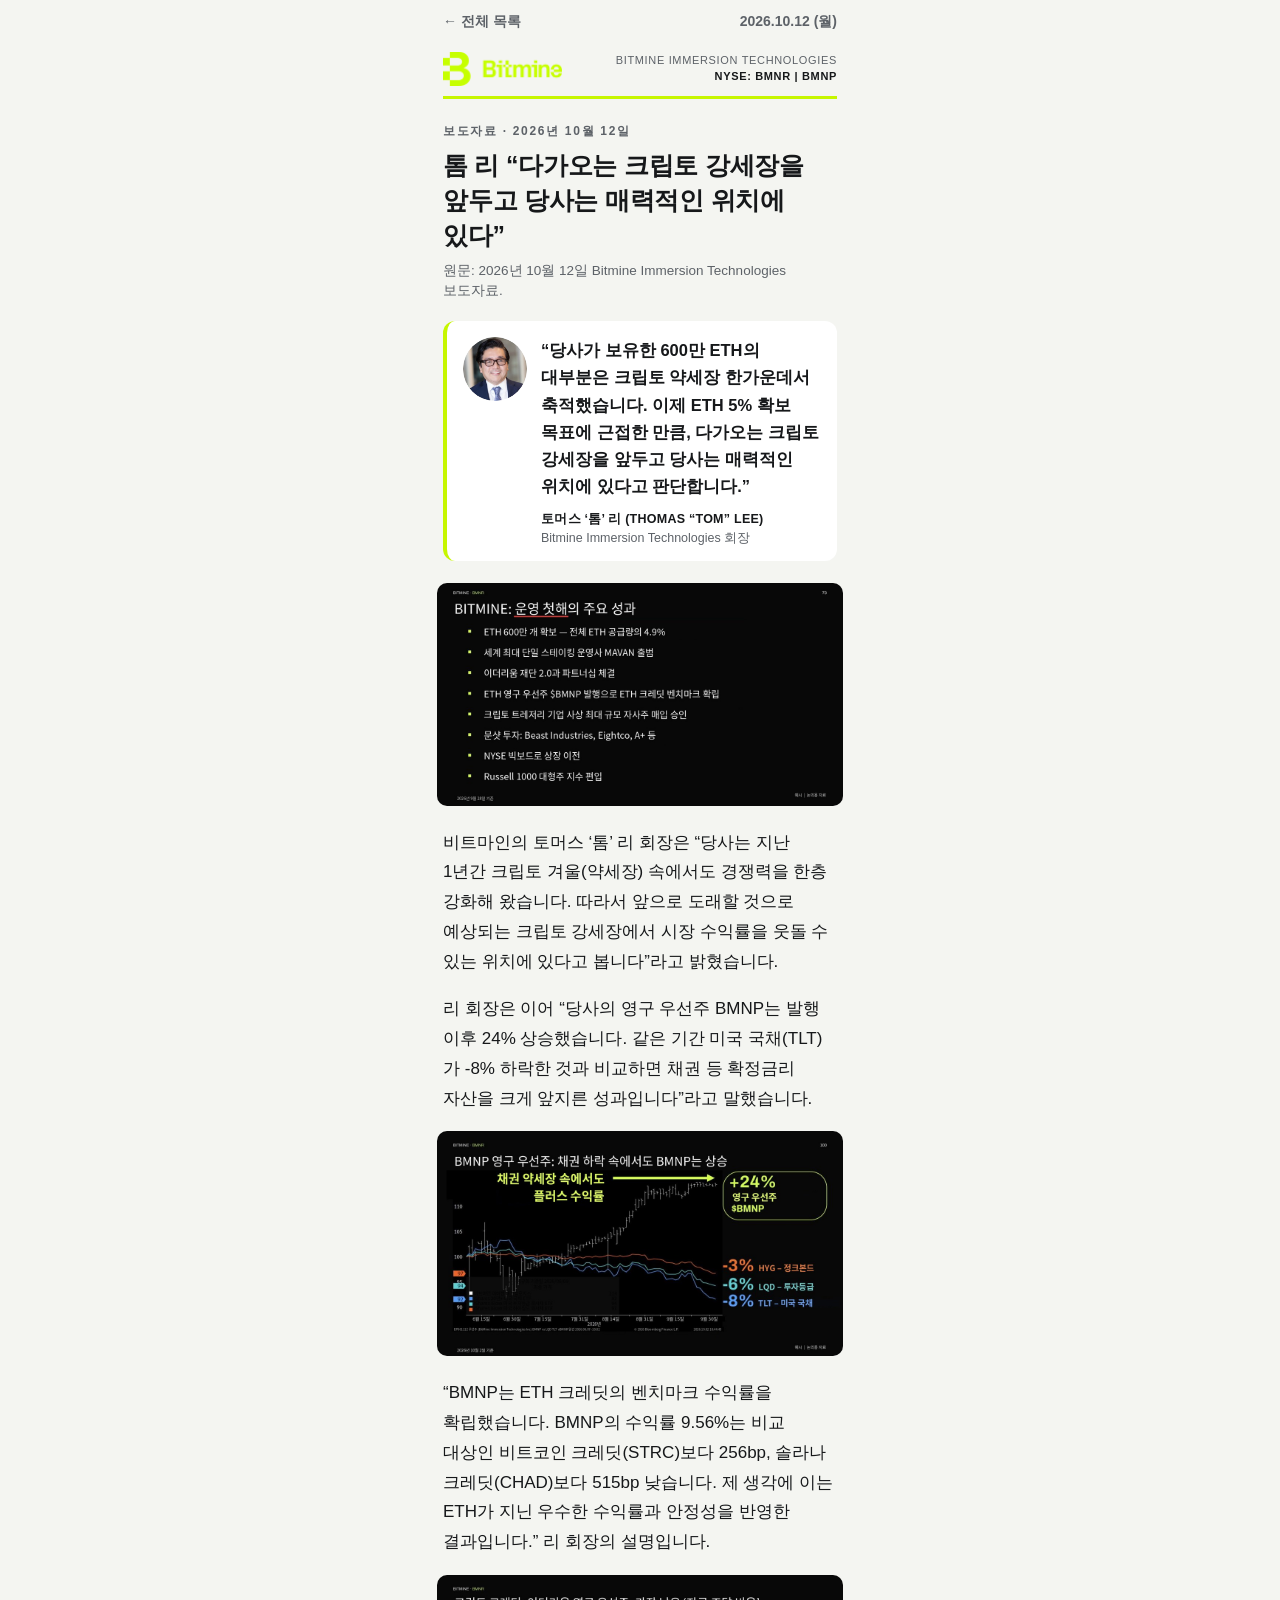
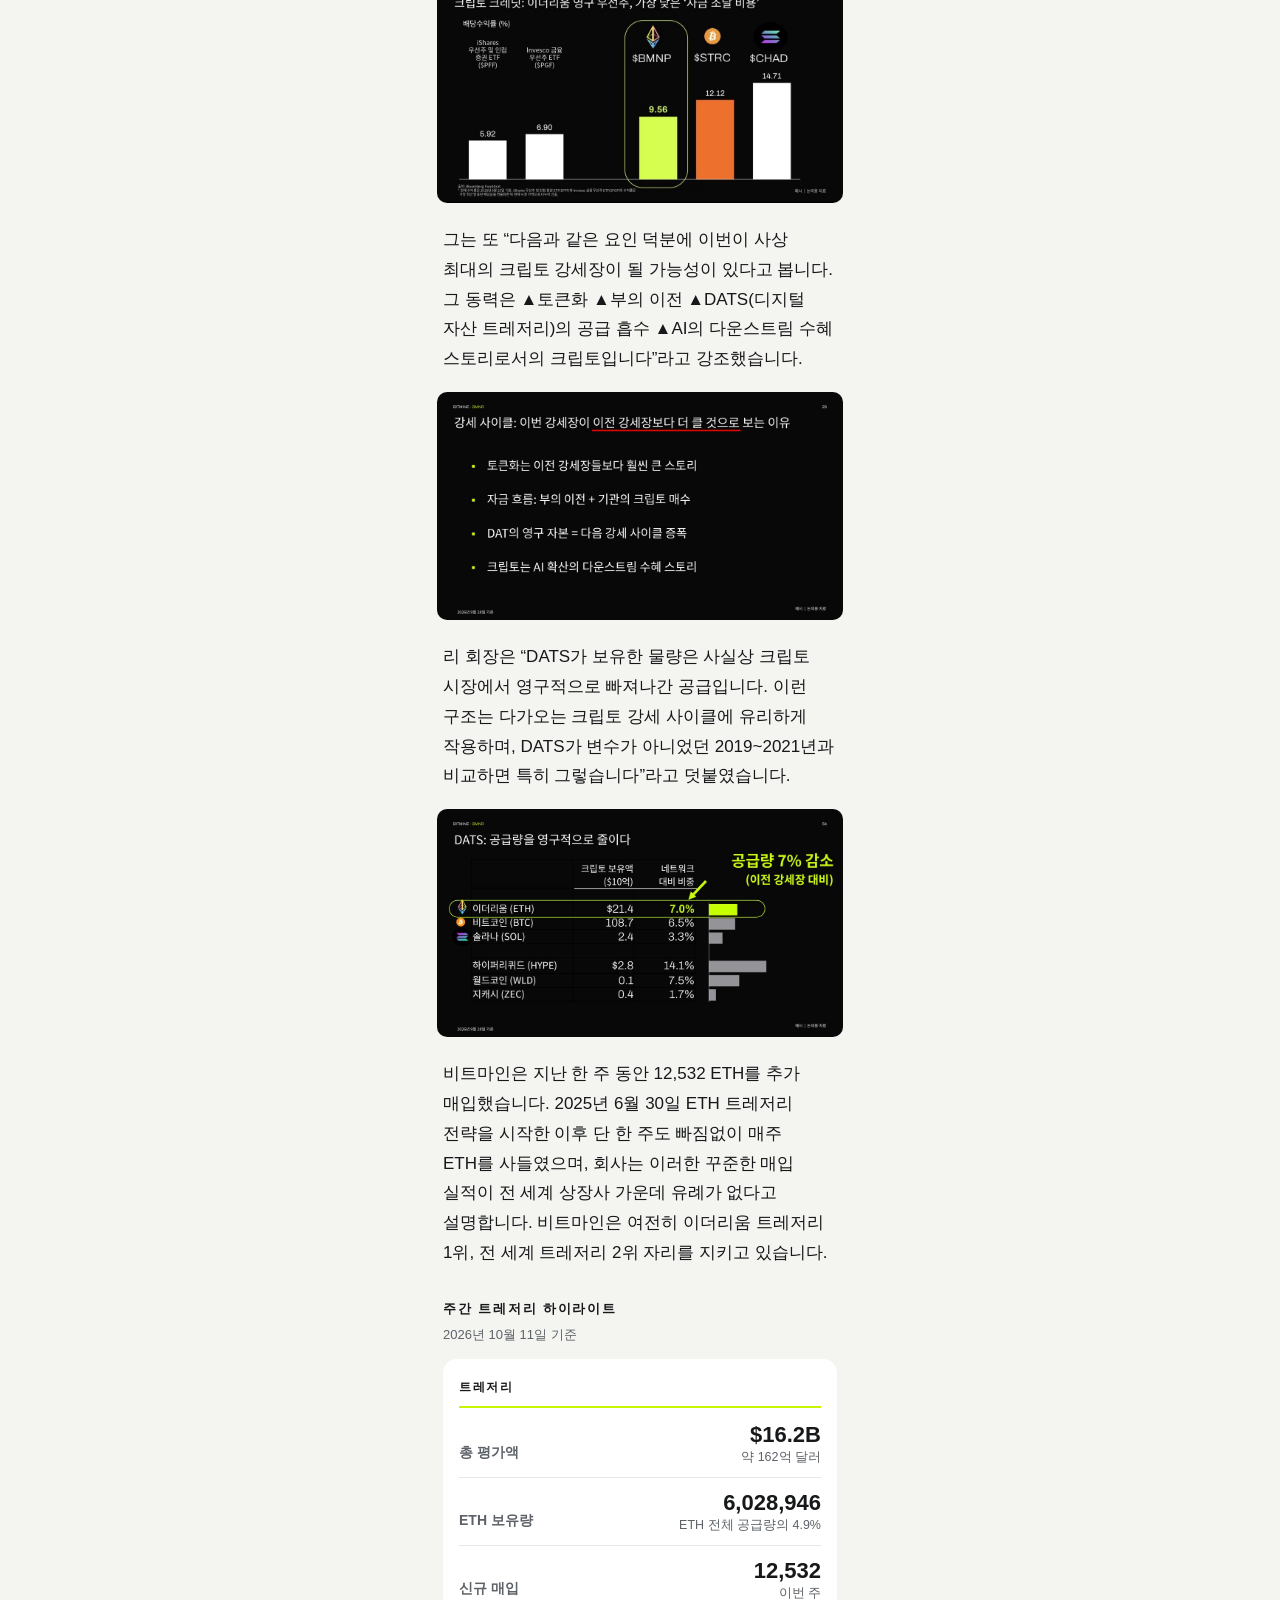
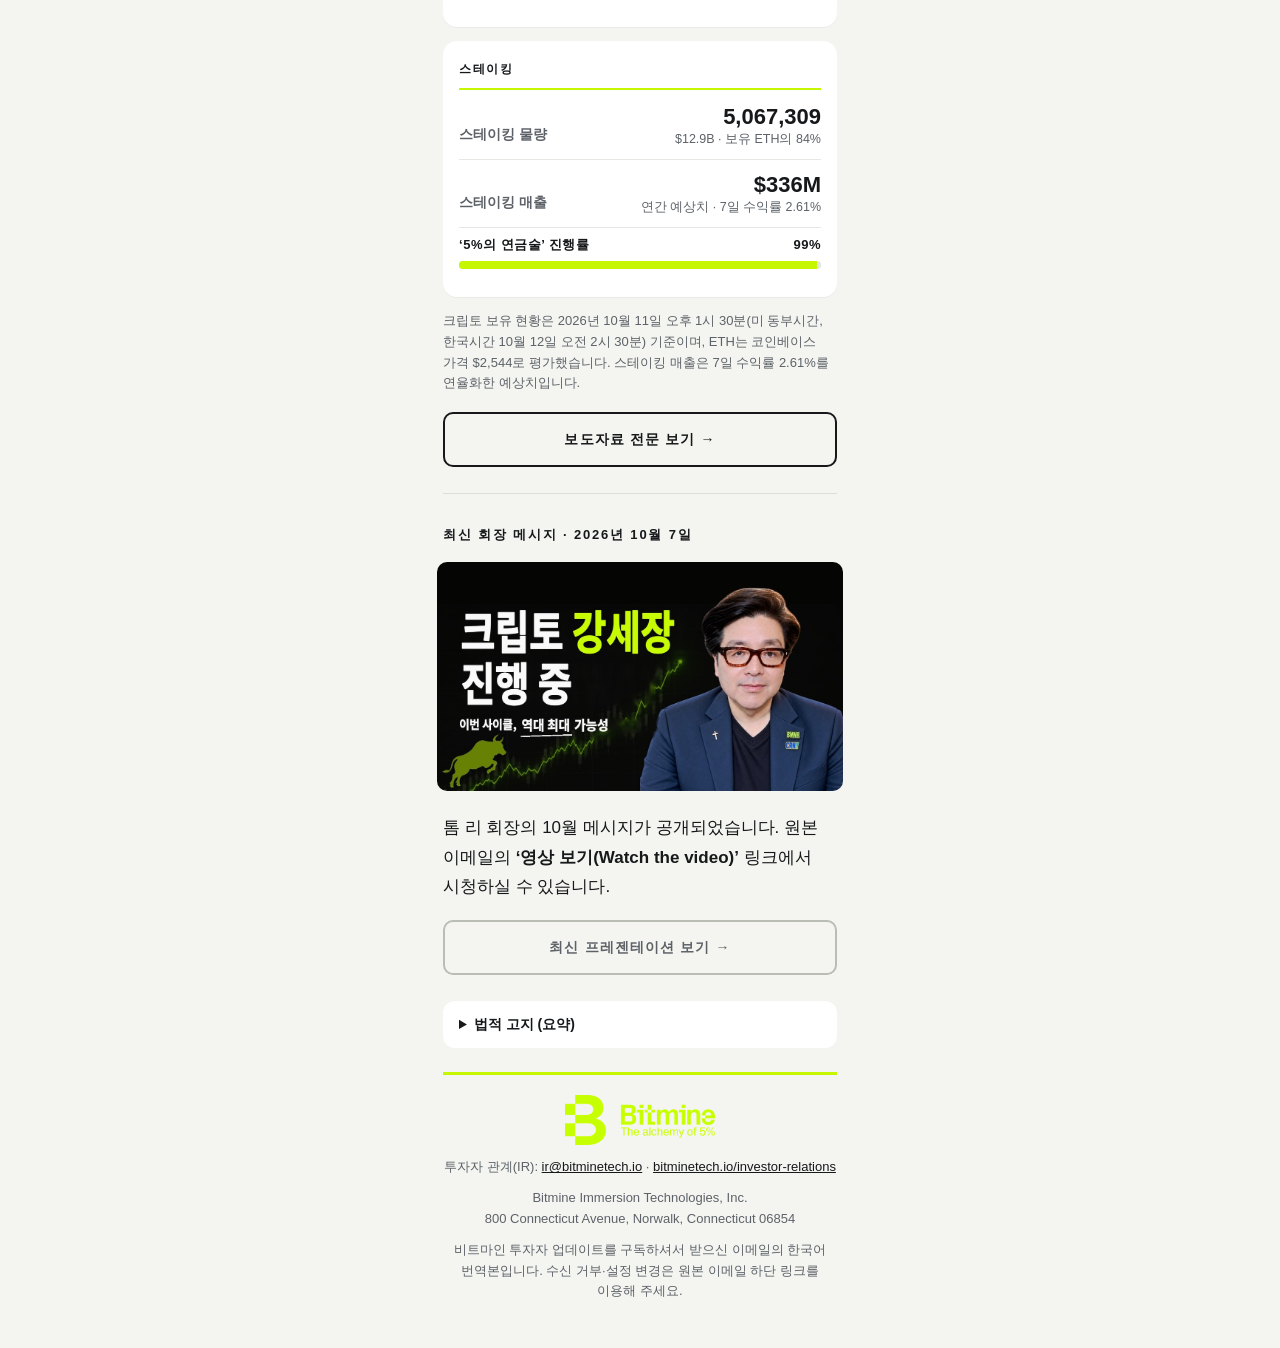
==== p/2026-10-12.html @ 4d135881 "post 2026-10-12" ====
<!DOCTYPE html>
<html lang="ko"><head><meta charset="utf-8">
<meta name="viewport" content="width=device-width, initial-scale=1, viewport-fit=cover">
<meta name="format-detection" content="telephone=no">
<title>톰 리: 다가오는 크립토 강세장을 앞두고 비트마인은 매력적인 위치에 있다 (2026.10.12)</title>
<style>
@page { size: 390px 844px; margin: 0; }
:root { --lime:#c6f600; --ink:#16181a; --sub:#5d6268; --line:#e6e8e3; --bg:#f4f5f1; }
* { box-sizing:border-box; }
html { -webkit-text-size-adjust:100%; }
body { margin:0; background:var(--bg); color:var(--ink);
  font-family:-apple-system, BlinkMacSystemFont, "Apple SD Gothic Neo", "Noto Sans KR", "Noto Sans CJK KR", "Malgun Gothic", sans-serif;
  font-size:17px; line-height:1.75; word-break:keep-all; overflow-wrap:break-word;
  -webkit-print-color-adjust:exact; print-color-adjust:exact; }
.wrap { max-width:430px; margin:0 auto; padding:20px 18px 36px; }
header.brand { display:flex; align-items:center; justify-content:space-between; padding-bottom:10px; border-bottom:3px solid var(--lime); }
header.brand img { height:34px; width:auto; }
.tick { font-size:11px; letter-spacing:.06em; color:var(--sub); text-align:right; line-height:1.4; }
.tick b { color:var(--ink); }
.kicker { margin:22px 0 6px; font-size:12px; font-weight:700; letter-spacing:.14em; color:var(--sub); }
h1 { font-size:25px; line-height:1.4; margin:0 0 8px; letter-spacing:-.01em; }
.src { font-size:13.5px; color:var(--sub); margin:0 0 20px; line-height:1.5; }
.lead { display:flex; gap:14px; align-items:flex-start; background:#fff; border-left:4px solid var(--lime); border-radius:12px; padding:16px 16px 14px; margin:0 0 22px; break-inside:avoid; }
.lead img { width:64px; height:64px; border-radius:50%; object-fit:cover; flex:none; }
.lead blockquote { margin:0; font-weight:700; font-size:16.5px; line-height:1.65; }
.lead .who { margin-top:10px; font-size:12.5px; line-height:1.45; color:var(--sub); }
.lead .who b { display:block; color:var(--ink); font-weight:600; letter-spacing:.02em; }
p { margin:0 0 18px; }
.q { color:var(--ink); }
figure { margin:4px -6px 22px; break-inside:avoid; }
figure img { display:block; width:100%; height:auto; border-radius:10px; }
h2 { font-size:13px; letter-spacing:.14em; font-weight:800; margin:30px 0 4px; }
.asof { font-size:13px; color:var(--sub); margin:0 0 12px; }
.card { background:#fff; border-radius:14px; padding:6px 16px 14px; margin:0 0 14px; box-shadow:0 1px 0 rgba(0,0,0,.04); break-inside:avoid; }
.card h3 { font-size:12px; letter-spacing:.14em; margin:12px 0 2px; padding-bottom:8px; border-bottom:2px solid var(--lime); }
.row { display:flex; justify-content:space-between; align-items:flex-end; gap:10px; padding:11px 0; border-bottom:1px solid var(--line); }
.row:last-child { border-bottom:0; }
.row .k { font-size:14px; color:var(--sub); font-weight:600; padding-bottom:2px; }
.row .v { text-align:right; font-size:22px; font-weight:800; line-height:1.25; font-variant-numeric:tabular-nums; }
.row .v small { display:block; font-size:12.5px; font-weight:400; color:var(--sub); line-height:1.4; }
.prog { margin:6px 0 4px; font-size:13px; font-weight:700; letter-spacing:.04em; display:flex; justify-content:space-between; }
.bar { height:8px; border-radius:4px; background:#e3e6dc; overflow:hidden; margin-bottom:14px; }
.bar i { display:block; height:100%; width:99%; background:var(--lime); }
.note { font-size:13px; line-height:1.6; color:var(--sub); margin:0 0 18px; }
.btn { display:block; text-align:center; text-decoration:none; color:var(--ink); font-weight:800; font-size:14px; letter-spacing:.08em; border:2px solid var(--ink); border-radius:10px; padding:13px 10px; margin:4px 0 26px; }
.btn.alt { border-color:#b9bdb3; color:var(--sub); }
hr { border:0; border-top:1px solid #dcdfd7; margin:26px 0; }
a { color:var(--ink); }
details { background:#fff; border-radius:12px; padding:12px 16px; font-size:14px; line-height:1.65; color:#3d4247; margin:8px 0 24px; break-inside:avoid; }
summary { font-weight:700; cursor:pointer; color:var(--ink); }
details ul { padding-left:18px; margin:10px 0 4px; }
details li { margin-bottom:8px; }
footer { text-align:center; font-size:13px; line-height:1.6; color:var(--sub); border-top:3px solid var(--lime); padding-top:20px; break-inside:avoid; }
footer img { width:150px; height:auto; margin:0 auto 12px; display:block; }
footer p { margin:0 0 10px; }
@media print { details > *:not(summary) { display:block; } .wrap { padding-top:16px; } }
</style><meta name="robots" content="noindex,nofollow,noarchive,nosnippet"><meta name="googlebot" content="noindex,nofollow"><meta name="referrer" content="no-referrer"><meta name="color-scheme" content="light dark"><link rel="stylesheet" href="../post.css"></head>
<body><nav class="bm-top"><a href="../">← 전체 목록</a><span>2026.10.12 (월)</span></nav><div class="wrap">

<header class="brand">
  <img src="2026-10-12/01.png" alt="Bitmine">
  <div class="tick">BITMINE IMMERSION TECHNOLOGIES<br><b>NYSE: BMNR | BMNP</b></div>
</header>

<div class="kicker">보도자료 · 2026년 10월 12일</div>
<h1>톰 리 “다가오는 크립토 강세장을 앞두고 당사는 매력적인 위치에 있다”</h1>
<p class="src">원문: 2026년 10월 12일 Bitmine Immersion Technologies 보도자료.</p>

<div class="lead">
  <img src="2026-10-12/02.jpg" alt="톰 리 회장">
  <div>
    <blockquote>“당사가 보유한 600만 ETH의 대부분은 크립토 약세장 한가운데서 축적했습니다. 이제 ETH 5% 확보 목표에 근접한 만큼, 다가오는 크립토 강세장을 앞두고 당사는 매력적인 위치에 있다고 판단합니다.”</blockquote>
    <div class="who"><b>토머스 ‘톰’ 리 (THOMAS “TOM” LEE)</b>Bitmine Immersion Technologies 회장</div>
  </div>
</div>

<figure><img src="2026-10-12/03.jpg" alt="비트마인: 운영 첫해의 주요 성과"></figure>

<p>비트마인의 토머스 ‘톰’ 리 회장은 “당사는 지난 1년간 크립토 겨울(약세장) 속에서도 경쟁력을 한층 강화해 왔습니다. 따라서 앞으로 도래할 것으로 예상되는 크립토 강세장에서 시장 수익률을 웃돌 수 있는 위치에 있다고 봅니다”라고 밝혔습니다.</p>

<p>리 회장은 이어 “당사의 영구 우선주 BMNP는 발행 이후 24% 상승했습니다. 같은 기간 미국 국채(TLT)가 -8% 하락한 것과 비교하면 채권 등 확정금리 자산을 크게 앞지른 성과입니다”라고 말했습니다.</p>

<figure><img src="2026-10-12/04.jpg" alt="BMNP 영구 우선주: 채권 하락 속에서도 BMNP는 상승 (차트)"></figure>

<p>“BMNP는 ETH 크레딧의 벤치마크 수익률을 확립했습니다. BMNP의 수익률 9.56%는 비교 대상인 비트코인 크레딧(STRC)보다 256bp, 솔라나 크레딧(CHAD)보다 515bp 낮습니다. 제 생각에 이는 ETH가 지닌 우수한 수익률과 안정성을 반영한 결과입니다.” 리 회장의 설명입니다.</p>

<figure><img src="2026-10-12/05.jpg" alt="크립토 크레딧: 이더리움 영구 우선주의 자금 조달 비용이 가장 낮음 (차트)"></figure>

<p>그는 또 “다음과 같은 요인 덕분에 이번이 사상 최대의 크립토 강세장이 될 가능성이 있다고 봅니다. 그 동력은 ▲토큰화 ▲부의 이전 ▲DATS(디지털 자산 트레저리)의 공급 흡수 ▲AI의 다운스트림 수혜 스토리로서의 크립토입니다”라고 강조했습니다.</p>

<figure><img src="2026-10-12/06.jpg" alt="강세 사이클: 이번 강세장이 이전 강세장보다 더 클 것으로 보는 이유"></figure>

<p>리 회장은 “DATS가 보유한 물량은 사실상 크립토 시장에서 영구적으로 빠져나간 공급입니다. 이런 구조는 다가오는 크립토 강세 사이클에 유리하게 작용하며, DATS가 변수가 아니었던 2019~2021년과 비교하면 특히 그렇습니다”라고 덧붙였습니다.</p>

<figure><img src="2026-10-12/07.jpg" alt="DATS: 공급량을 영구적으로 줄이다 (표)"></figure>

<p>비트마인은 지난 한 주 동안 12,532 ETH를 추가 매입했습니다. 2025년 6월 30일 ETH 트레저리 전략을 시작한 이후 단 한 주도 빠짐없이 매주 ETH를 사들였으며, 회사는 이러한 꾸준한 매입 실적이 전 세계 상장사 가운데 유례가 없다고 설명합니다. 비트마인은 여전히 이더리움 트레저리 1위, 전 세계 트레저리 2위 자리를 지키고 있습니다.</p>

<h2>주간 트레저리 하이라이트</h2>
<div class="asof">2026년 10월 11일 기준</div>

<div class="card">
  <h3>트레저리</h3>
  <div class="row"><span class="k">총 평가액</span><span class="v">$16.2B<small>약 162억 달러</small></span></div>
  <div class="row"><span class="k">ETH 보유량</span><span class="v">6,028,946<small>ETH 전체 공급량의 4.9%</small></span></div>
  <div class="row"><span class="k">신규 매입</span><span class="v">12,532<small>이번 주</small></span></div>
</div>
<div class="card">
  <h3>스테이킹</h3>
  <div class="row"><span class="k">스테이킹 물량</span><span class="v">5,067,309<small>$12.9B · 보유 ETH의 84%</small></span></div>
  <div class="row"><span class="k">스테이킹 매출</span><span class="v">$336M<small>연간 예상치 · 7일 수익률 2.61%</small></span></div>
  <div class="prog"><span>‘5%의 연금술’ 진행률</span><span>99%</span></div>
  <div class="bar"><i></i></div>
</div>
<p class="note">크립토 보유 현황은 2026년 10월 11일 오후 1시 30분(미 동부시간, 한국시간 10월 12일 오전 2시 30분) 기준이며, ETH는 코인베이스 가격 $2,544로 평가했습니다. 스테이킹 매출은 7일 수익률 2.61%를 연율화한 예상치입니다.</p>

<a class="btn" href="https://bitminetech.io/investor-relations">보도자료 전문 보기 →</a>

<hr>

<h2>최신 회장 메시지 · 2026년 10월 7일</h2>
<div style="height:8px"></div>
<figure><img src="2026-10-12/08.jpg" alt="크립토 강세장 진행 중 — 이번 사이클, 역대 최대 가능성 (영상 썸네일)"></figure>
<p>톰 리 회장의 10월 메시지가 공개되었습니다. 원본 이메일의 <b>‘영상 보기(Watch the video)’</b> 링크에서 시청하실 수 있습니다.</p>
<a class="btn alt" href="https://bitminetech.io/investor-relations">최신 프레젠테이션 보기 →</a>

<details>
  <summary>법적 고지 (요약)</summary>
  <ul>
    <li>본 이메일은 정보 제공 목적으로만 작성되었으며, 증권의 매도 청약이나 매수 권유가 아니고 투자·재무·세무·법률 자문으로 해석되어서는 안 됩니다.</li>
    <li>투자 결정 전 미국 SEC에 제출된 Form 10-K, 10-Q 등 비트마인의 공시 자료(www.sec.gov)를 검토하고 재무·법률 전문가와 상담하시기 바랍니다.</li>
    <li>본 자료에는 1995년 미국 증권민사소송개혁법상 ‘미래예측진술’이 포함되어 있습니다. 주요 내용: ETH 총공급량 5% 확보 목표(‘5%의 연금술’), ETH 매입의 속도·지속 여부 및 ETH 매입이 대부분 마무리되었다는 경영진 발언, 연간 약 4억 달러 규모의 스테이킹 보상(규모 확대 시)과 약 3억 3,600만 달러의 스테이킹 매출 전망(7일 후행 수익률 기준으로 향후와 다를 수 있음), MAVAN의 기관 대상 확장, 크립토 강세장 및 토큰화·부의 이전·DAT 공급 흡수·AI의 영향에 대한 전망, 회사의 경쟁력과 초과 성과 전망, BMNP(시리즈 A 영구 우선주)에 대한 견해, 부의 이전 추정치, GENIUS Act와 SEC ‘Project Crypto’의 영향, 보유 크립토·현금·유가증권·‘문샷’ 자산의 향후 가치 등.</li>
    <li>이러한 진술은 경영진의 현재 기대와 가정에 근거하며, Form 10-K의 위험 요인 등으로 인해 실제 결과가 크게 달라질 수 있습니다. 회사는 법령상 요구되는 경우를 제외하고 이를 갱신할 의무가 없습니다.</li>
  </ul>
</details>

<footer>
  <img src="2026-10-12/09.png" alt="Bitmine — The alchemy of 5%">
  <p>투자자 관계(IR): <a href="mailto:ir@bitminetech.io">ir@bitminetech.io</a> · <a href="https://bitminetech.io/investor-relations">bitminetech.io/investor-relations</a></p>
  <p>Bitmine Immersion Technologies, Inc.<br>800 Connecticut Avenue, Norwalk, Connecticut 06854</p>
  <p>비트마인 투자자 업데이트를 구독하셔서 받으신 이메일의 한국어 번역본입니다. 수신 거부·설정 변경은 원본 이메일 하단 링크를 이용해 주세요.</p>
</footer>

</div></body></html>
---- post.css ----
/* 번역 HTML 원본에 덧입히는 스타일: 아이폰 폭 넘침 방지 + 다크모드 */
html,body{max-width:100%;overflow-x:hidden}
img,video{max-width:100%!important}
img[height],video[height]{height:auto!important}
table{max-width:100%!important}pre{white-space:pre-wrap}
.bm-top{display:flex;justify-content:space-between;align-items:center;max-width:430px;margin:0 auto;padding:calc(12px + env(safe-area-inset-top)) 18px 0;font:600 14px/1.4 -apple-system,BlinkMacSystemFont,"Apple SD Gothic Neo",sans-serif;color:#5d6268}
.bm-top a{color:inherit;text-decoration:none}
@media (prefers-color-scheme:dark){
 :root{--bg:#101214;--ink:#eceee9;--sub:#a0a59c;--line:#2a2e33;color-scheme:dark}
 body{background:#101214!important;color:#eceee9}
 .lead,.card,details{background:#1a1d21!important}
 details{color:#c9cdc5!important}
 .bar{background:#2a2e33!important}
 a{color:#e7f7a0}
 .btn{color:#eceee9!important;border-color:#eceee9!important}.btn.alt{border-color:#5d6268!important;color:#a0a59c!important}
 hr{border-top-color:#2a2e33!important}
 .bm-top{color:#a0a59c}
}
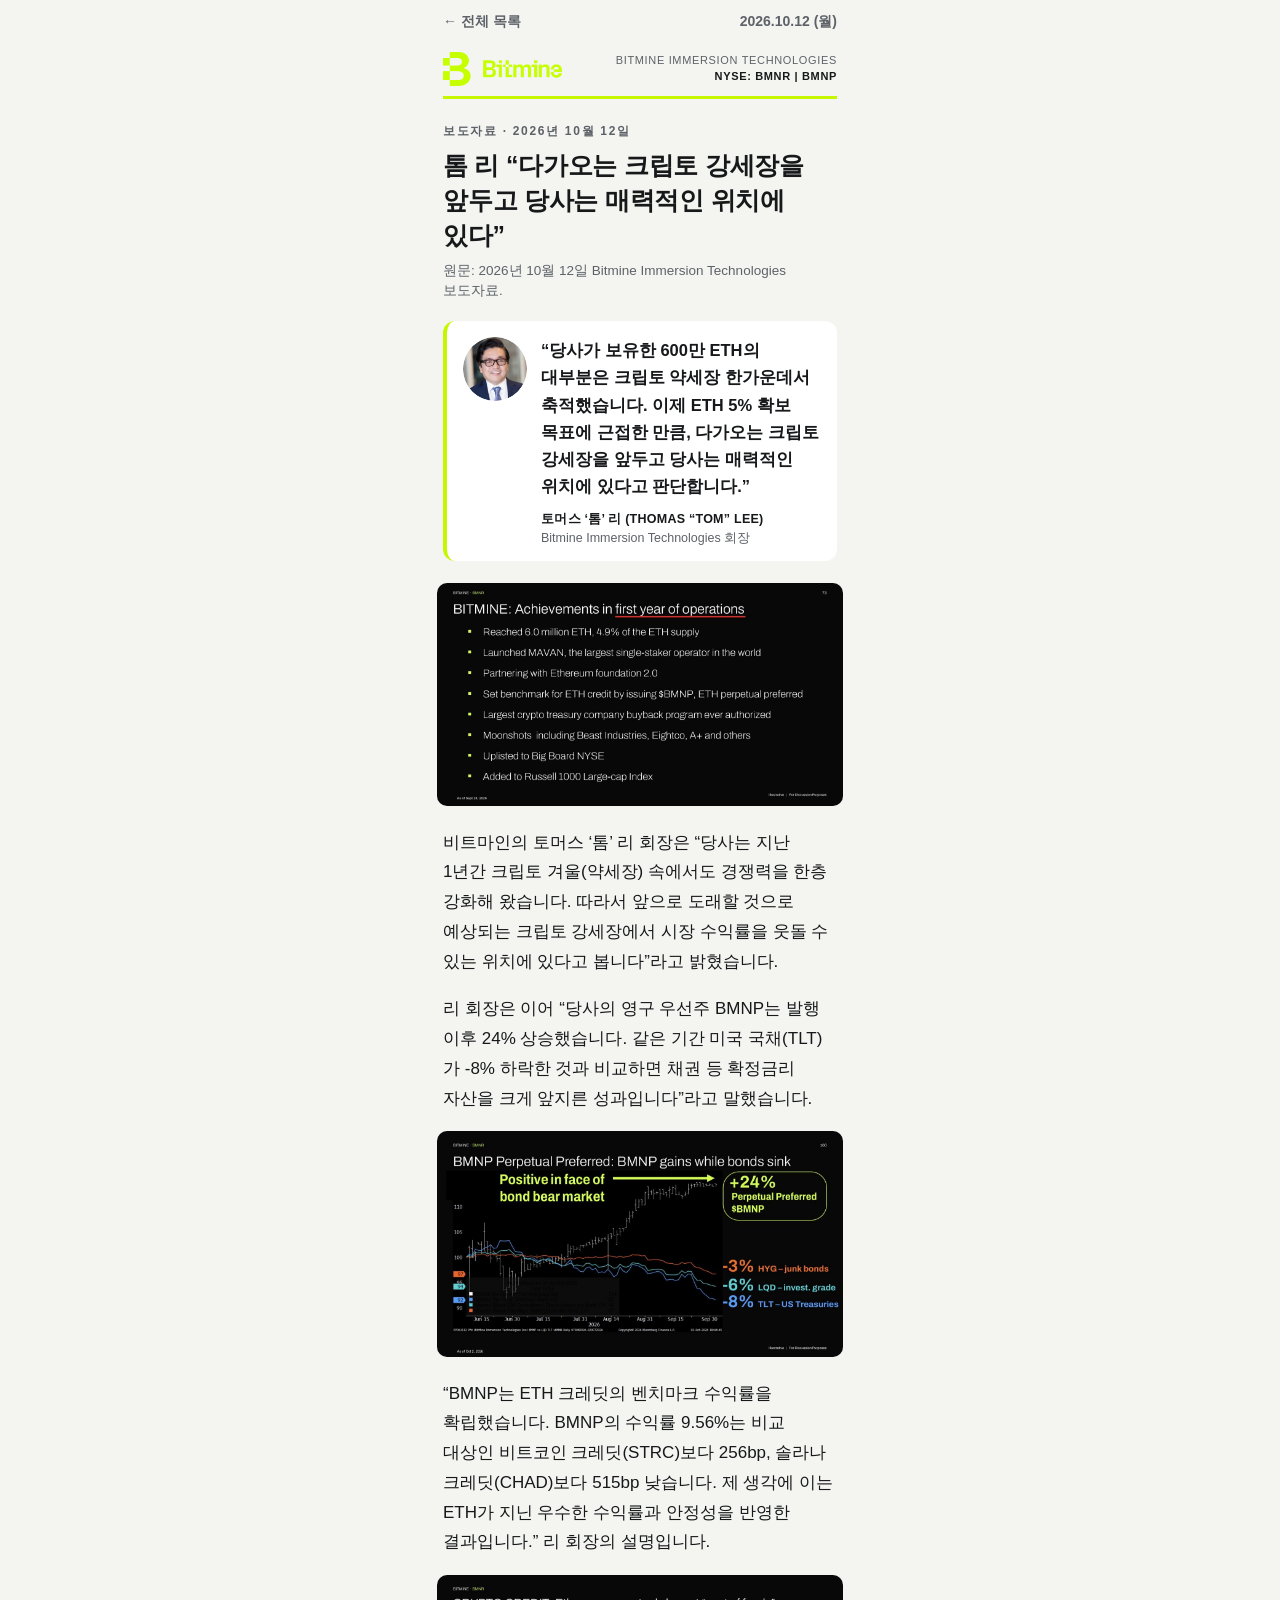
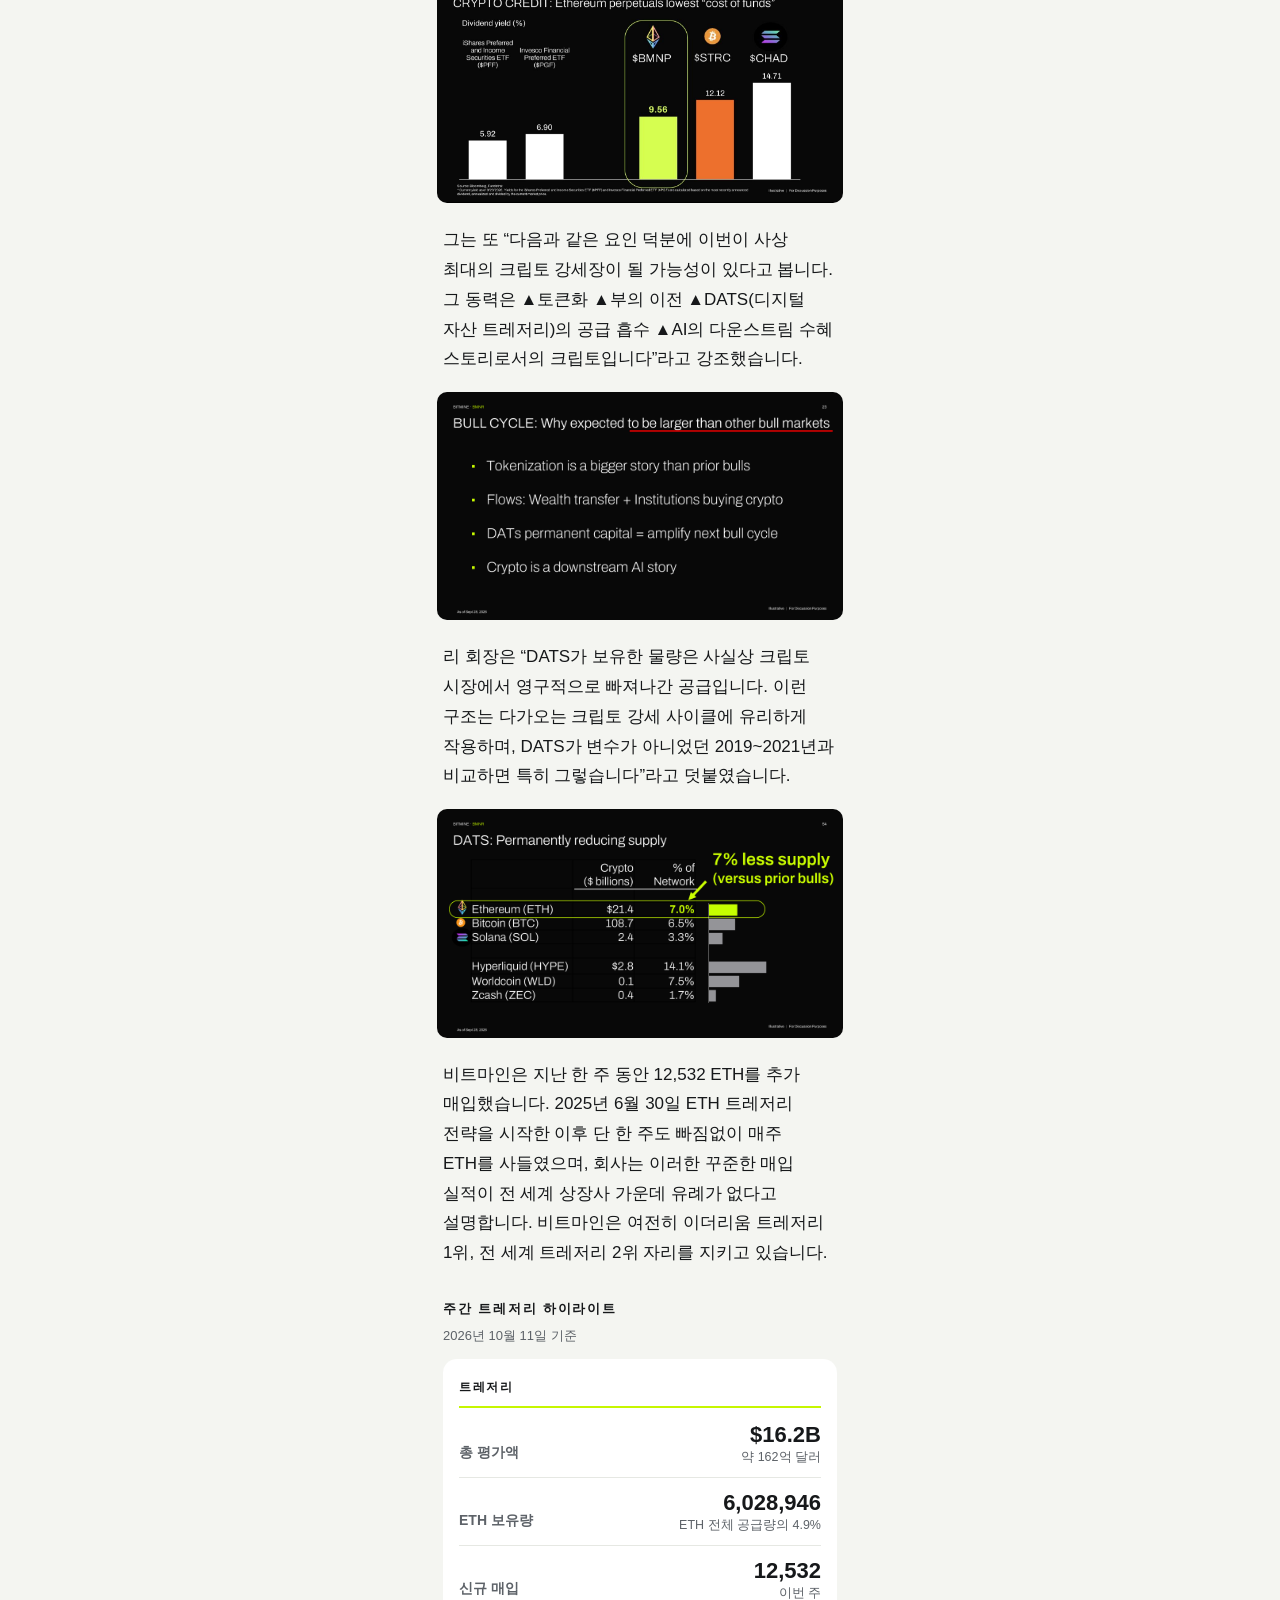
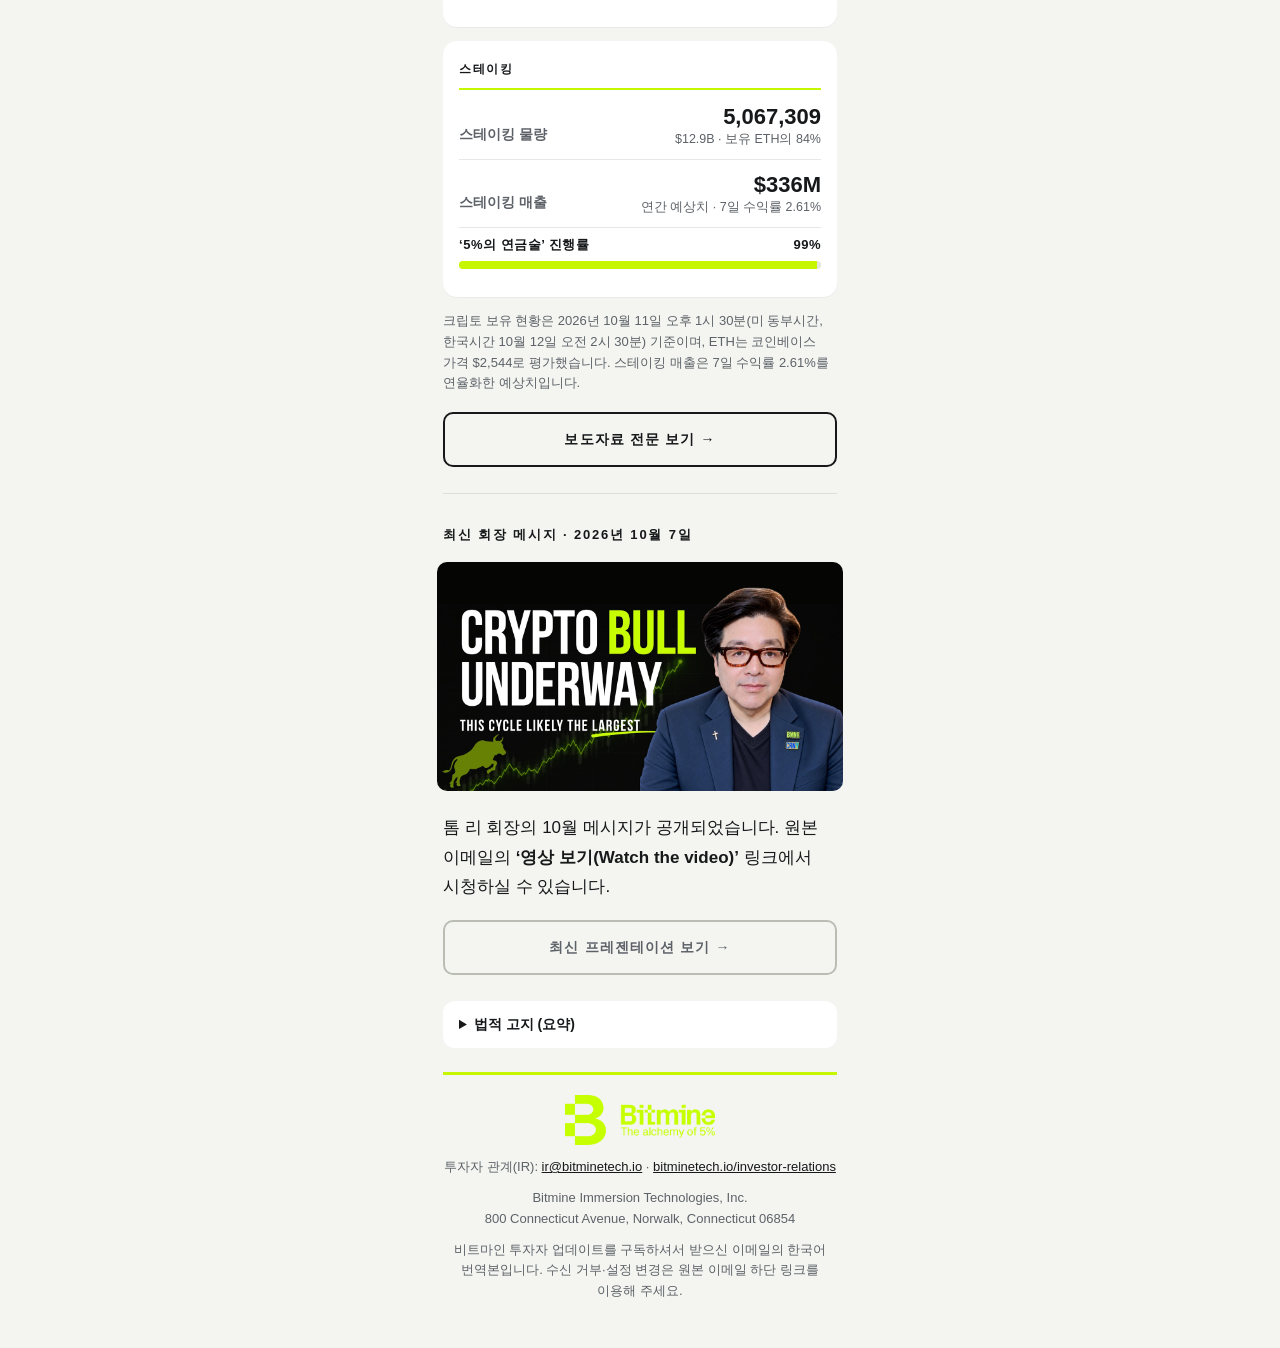
==== commit 47343206: "post 2026-10-12" ====
--- a/p/2026-10-12.html
+++ b/p/2026-10-12.html
@@ -67,32 +67,32 @@
 <p class="src">원문: 2026년 10월 12일 Bitmine Immersion Technologies 보도자료.</p>
 
 <div class="lead">
-  <img src="2026-10-12/02.jpg" alt="톰 리 회장">
+  <img src="2026-10-12/02.png" alt="톰 리 회장">
   <div>
     <blockquote>“당사가 보유한 600만 ETH의 대부분은 크립토 약세장 한가운데서 축적했습니다. 이제 ETH 5% 확보 목표에 근접한 만큼, 다가오는 크립토 강세장을 앞두고 당사는 매력적인 위치에 있다고 판단합니다.”</blockquote>
     <div class="who"><b>토머스 ‘톰’ 리 (THOMAS “TOM” LEE)</b>Bitmine Immersion Technologies 회장</div>
   </div>
 </div>
 
-<figure><img src="2026-10-12/03.jpg" alt="비트마인: 운영 첫해의 주요 성과"></figure>
+<figure><img src="2026-10-12/03.png" alt="비트마인: 운영 첫해의 주요 성과"></figure>
 
 <p>비트마인의 토머스 ‘톰’ 리 회장은 “당사는 지난 1년간 크립토 겨울(약세장) 속에서도 경쟁력을 한층 강화해 왔습니다. 따라서 앞으로 도래할 것으로 예상되는 크립토 강세장에서 시장 수익률을 웃돌 수 있는 위치에 있다고 봅니다”라고 밝혔습니다.</p>
 
 <p>리 회장은 이어 “당사의 영구 우선주 BMNP는 발행 이후 24% 상승했습니다. 같은 기간 미국 국채(TLT)가 -8% 하락한 것과 비교하면 채권 등 확정금리 자산을 크게 앞지른 성과입니다”라고 말했습니다.</p>
 
-<figure><img src="2026-10-12/04.jpg" alt="BMNP 영구 우선주: 채권 하락 속에서도 BMNP는 상승 (차트)"></figure>
+<figure><img src="2026-10-12/04.png" alt="BMNP 영구 우선주: 채권 하락 속에서도 BMNP는 상승 (차트)"></figure>
 
 <p>“BMNP는 ETH 크레딧의 벤치마크 수익률을 확립했습니다. BMNP의 수익률 9.56%는 비교 대상인 비트코인 크레딧(STRC)보다 256bp, 솔라나 크레딧(CHAD)보다 515bp 낮습니다. 제 생각에 이는 ETH가 지닌 우수한 수익률과 안정성을 반영한 결과입니다.” 리 회장의 설명입니다.</p>
 
-<figure><img src="2026-10-12/05.jpg" alt="크립토 크레딧: 이더리움 영구 우선주의 자금 조달 비용이 가장 낮음 (차트)"></figure>
+<figure><img src="2026-10-12/05.png" alt="크립토 크레딧: 이더리움 영구 우선주의 자금 조달 비용이 가장 낮음 (차트)"></figure>
 
 <p>그는 또 “다음과 같은 요인 덕분에 이번이 사상 최대의 크립토 강세장이 될 가능성이 있다고 봅니다. 그 동력은 ▲토큰화 ▲부의 이전 ▲DATS(디지털 자산 트레저리)의 공급 흡수 ▲AI의 다운스트림 수혜 스토리로서의 크립토입니다”라고 강조했습니다.</p>
 
-<figure><img src="2026-10-12/06.jpg" alt="강세 사이클: 이번 강세장이 이전 강세장보다 더 클 것으로 보는 이유"></figure>
+<figure><img src="2026-10-12/06.png" alt="강세 사이클: 이번 강세장이 이전 강세장보다 더 클 것으로 보는 이유"></figure>
 
 <p>리 회장은 “DATS가 보유한 물량은 사실상 크립토 시장에서 영구적으로 빠져나간 공급입니다. 이런 구조는 다가오는 크립토 강세 사이클에 유리하게 작용하며, DATS가 변수가 아니었던 2019~2021년과 비교하면 특히 그렇습니다”라고 덧붙였습니다.</p>
 
-<figure><img src="2026-10-12/07.jpg" alt="DATS: 공급량을 영구적으로 줄이다 (표)"></figure>
+<figure><img src="2026-10-12/07.png" alt="DATS: 공급량을 영구적으로 줄이다 (표)"></figure>
 
 <p>비트마인은 지난 한 주 동안 12,532 ETH를 추가 매입했습니다. 2025년 6월 30일 ETH 트레저리 전략을 시작한 이후 단 한 주도 빠짐없이 매주 ETH를 사들였으며, 회사는 이러한 꾸준한 매입 실적이 전 세계 상장사 가운데 유례가 없다고 설명합니다. 비트마인은 여전히 이더리움 트레저리 1위, 전 세계 트레저리 2위 자리를 지키고 있습니다.</p>
 
